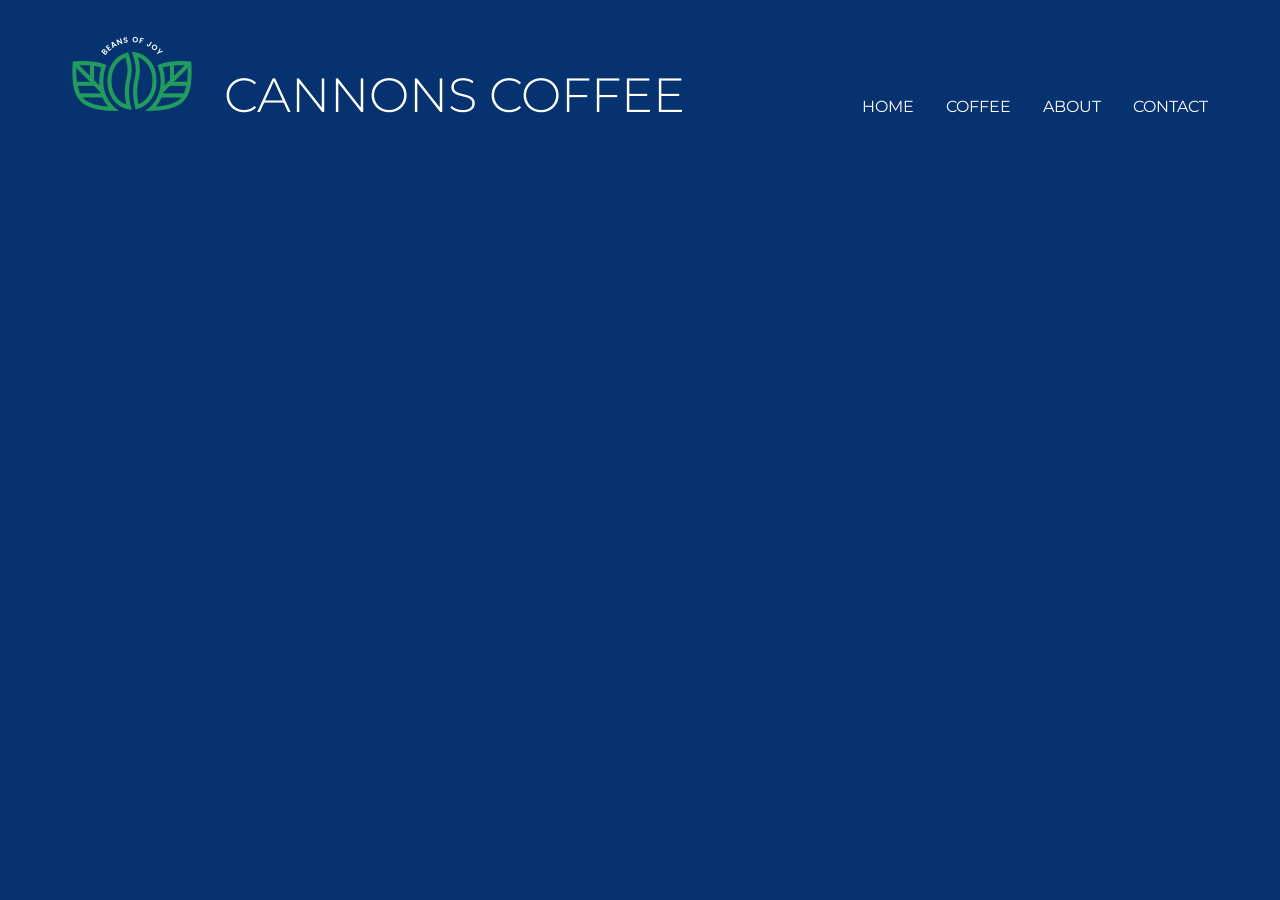
==== index.html @ 057ab154 "cahnges to css" ====
<!DOCTYPE html>
<html lang="en">

<head>
  <link rel="stylesheet" href="css/style.css">
  <meta charset="UTF-8">
  <meta name="viewport" content="width=device-width, initial-scale=1.0">
  <title>Document</title>
</head>

<body>
  <div class="wrapper">
    <header>
      <div class="banner">
        <img src="images/logo-nav.png" alt="Cannons Coffee Logo, Beans of Joy">
        <h1>Cannons Coffee</h1>
      </div>
      <nav>
        <ul>
          <li><a href="index.html">Home</a></li>
          <li><a href="latte.html">Coffee</a></li>
          <li><a href="https://www.coffeemadnesslvnv.com" target="_blank">About</a></li>
          <li><a href="mailto:tina.2026.brown@gmail.com">Contact</a></li>
        </ul>
      </nav>
    </header>
  </div>
  <main>
  </main>
  <footer>
  </footer>
</body>

</html>
---- css/style.css ----
/*BASIC FORMATTING */
@import url("https://fonts.googleapis.com/css2?family=Montserrat:ital,wght@0,100..900;1,100..900&display=swap");

:root {
  --black: #000000;
  --catalina: #06327d;
  --bluetiful: #2b70e4;
  --vegan: #209d5c;
  --sunglow: #ffd034;
  --white: #ffffff;
  --lightblue: #cadbf8;
  --font-family: Montserrat;
  --h1-line-height: 1.1667;
  --h1-font-size: 3rem;
  --h2-font-size: 2.5rem;
  --font-weight: 300;
  --text-transform: uppercase;
  --margin: 0;
  --h3-font-size: 1.75rem;
  --body-font-size: 1.125rem;
  --body-line-height: 1.5;
}
h1 {
  font-size: var(--h1-font-size);
  line-height: var(--h1-line-height);
  font-weight: var(--font-weight);
  text-transform: var(--text-transform);
  margin: var(--margin);
  color: var(--white);
}

h2 {
  font-size: var(--h2-font-size);
  line-height: var(--h1-line-height);
  text-transform: var(--text-transform);
  font-weight: var(--font-weight);
}

h3 {
  font-weight: var(--line-weight);
  line-height: var(--h1-line-height);
  font-size: (--h3-font-size);
}

body {
  font-size: (--body-font-size);
  line-height: (--body-line-height);
  margin: (--margin);
  font-family: var(--font-family);
}
.button {
  color: var(--catalina);
}

html {
  box-sizing: border-box;
}
*,
*:before,
*:after {
  box-sizing: inherit;
}

body {
  color: black;
  background-color: #063270;
  margin: 0;
  padding: 0;
}

.wrapper {
  padding: 2rem;
  max-width: 1200px;
  margin: 0 auto;
}
header {
  display: flex;
  gap: 2rem;
  justify-content: center;
  flex-flow: row wrap;
  
 
}
.banner {
  display: flex;
  gap: 2rem;
  align-items: baseline;
}
nav ul {
    display: flex;
    list-style-type: none;
    gap: 2rem;
    text-decoration: none;
    justify-content: center;
    margin: 0;
    padding: 0;
    text-transform: uppercase;
  }

 nav a {
   color: var(--white);
    text-decoration: none;
 }


@media (min-width: 650px) {
 
}

@media (min-width: 1000px) {
  header {
    justify-content: space-between;
    align-items: baseline;
  }
}
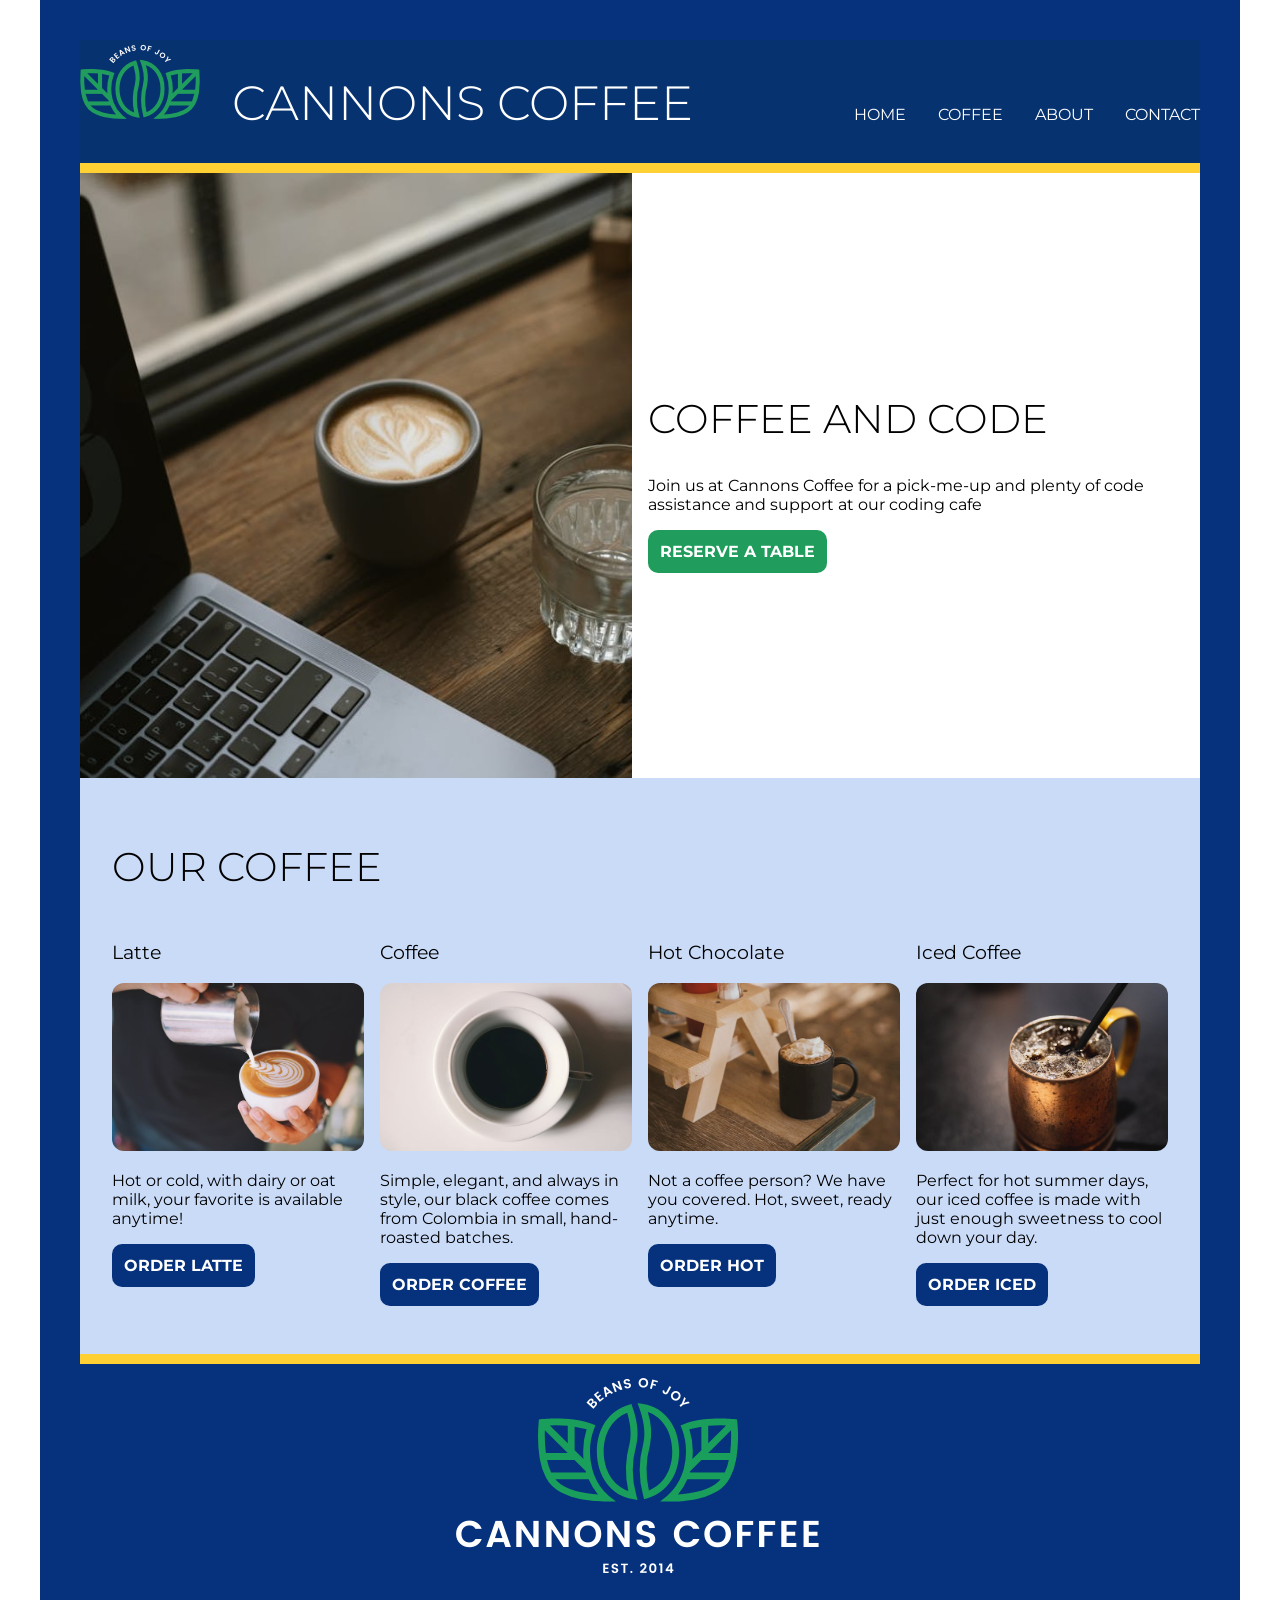
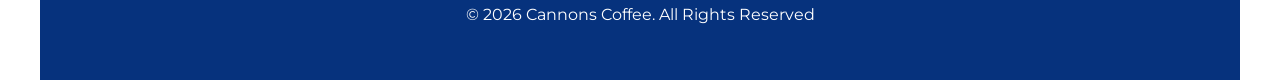
==== commit 3c8c2ab0: "update whole page" ====
--- a/index.html
+++ b/index.html
@@ -24,11 +24,62 @@
         </ul>
       </nav>
     </header>
+    <main>
+      <div class="feature">
+        <img src="images/coffee-computer.jpg" alt="Laptop with a cup of coffee and a glass of water" />
+        <div>
+          <h2>Coffee and Code</h2>
+          <p>Join us at Cannons Coffee for a pick-me-up and plenty of code assistance and support at our coding cafe</p>
+          <a href="https://www.coffeemadnesslvnv.com" target="_blank" class="button">Reserve a table</a>
+        </div>
+      </div>
+      <div class="coffee-cards">
+        <h2>Our Coffee</h2>
+        <div class="cards">
+          <div class="card">
+
+            <h3>Latte</h3>
+            <img src="images/latte.jpg" alt="latte in a cup." />
+            <p>Hot or cold, with dairy or oat milk, your favorite is available anytime!</p>
+            <a href="https://www.coffeemadnesslvnv.com" target="_blank" class="button">
+              Order Latte</a>
+          </div>
+
+          <div class="card">
+            <h3>Coffee</h3>
+            <img src="images/coffee.jpg" alt="coffee in a cup." />
+            <p>Simple, elegant, and always in style, our black coffee comes from Colombia in small, hand-roasted
+              batches.
+            </p>
+            <a href="https://www.coffeemadnesslvnv.com" target="_blank" class="button">Order Coffee</a>
+          </div>
+
+          <div class="card">
+            <h3>Hot Chocolate</h3>
+            <img src="images/hotchoc.jpg" alt="Hot chocolate in a cup with whipped cream" />
+            <p>Not a coffee person? We have you covered. Hot, sweet, ready anytime.</p>
+            <a href="https://www.coffeemadnesslvnv.com" target="_blank" class="button">
+              Order Hot</a>
+          </div>
+
+          <div class="card">
+            <h3>Iced Coffee</h3>
+            <img src="images/iced.jpg" alt="iced coffee in a mug with a straw" />
+            <p>Perfect for hot summer days, our iced coffee is made with just enough sweetness to cool down your day.
+            </p>
+            <a href="https://www.coffeemadnesslvnv.com" target="_blank" class="button">Order Iced</a>
+
+          </div>
+        </div>
+      </div>
+    </main>
+    <footer>
+      <img src="images/logo-footer.png" alt="Cannons Coffee"/> 
+      <!-- <h1>Cannons Coffee</h1> -->
+      <!-- <p>Est. 2014</p> -->
+      <p>&copy; 2026 Cannons Coffee. All Rights Reserved</p>
+    </footer>
   </div>
-  <main>
-  </main>
-  <footer>
-  </footer>
 </body>
 
 </html>
--- a/css/style.css
+++ b/css/style.css
@@ -48,8 +48,8 @@
   margin: (--margin);
   font-family: var(--font-family);
 }
-.button {
-  color: var(--catalina);
+.cards .button {
+  background-color: var(--catalina);
 }
 
 html {
@@ -63,23 +63,28 @@
 
 body {
   color: black;
-  background-color: #063270;
   margin: 0;
   padding: 0;
 }
 
 .wrapper {
-  padding: 2rem;
+  padding: 0;
   max-width: 1200px;
   margin: 0 auto;
+  background-color: #06327d;
+  border: 40px solid #06327d;
+  
 }
 header {
   display: flex;
   gap: 2rem;
   justify-content: center;
   flex-flow: row wrap;
-  
- 
+   background-color: #063270;
+   border-bottom: 10px solid #ffd034;
+   padding-bottom: 2rem
+   
+
 }
 .banner {
   display: flex;
@@ -87,24 +92,72 @@
   align-items: baseline;
 }
 nav ul {
-    display: flex;
-    list-style-type: none;
-    gap: 2rem;
-    text-decoration: none;
-    justify-content: center;
-    margin: 0;
-    padding: 0;
-    text-transform: uppercase;
+  display: flex;
+  list-style-type: none;
+  gap: 2rem;
+  text-decoration: none;
+  justify-content: center;
+  margin: 0;
+  padding: 0;
+  text-transform: uppercase;
+  
+}
+
+nav a {
+  color: var(--white);
+  text-decoration: none;
+}
+
+.feature {
+  display: grid;
+  grid-template-columns: 1fr 1fr;
+  gap: 1rem;
+  align-items: center;
+  background: var(--white);
+  img {
+    border-radius: 0;
   }
+}
 
- nav a {
-   color: var(--white);
-    text-decoration: none;
- }
+img {
+  max-width: 100%;
+  border-radius: 12px;
+  overflow: hidden;
+}
 
+.button {
+  background-color: var(--vegan);
+  display: inline-block;
+  border-radius: 10px;
+  color: var(--white);
+  text-decoration: none;
+  padding: 0.75rem;
+  font-weight: bold;
+  text-transform: uppercase;
+  margin-bottom: 1rem;
+}
+
+.coffee-cards {
+  background-color: var(--lightblue);
+  padding: 2rem;
+  border-bottom: 10px solid #ffd034;
+}
+
+.cards {
+  display: grid;
+  grid-template-columns: 1fr;
+  gap: 1rem;
+}
+footer {
+
+  text-align: center;
+  color: var(--white);
+}
 
 @media (min-width: 650px) {
- 
+  .cards {
+    grid-template-columns: 1fr 1fr;
+  }
 }
 
 @media (min-width: 1000px) {
@@ -112,4 +165,7 @@
     justify-content: space-between;
     align-items: baseline;
   }
+  .cards {
+    grid-template-columns: 1fr 1fr 1fr 1fr;
+  }
 }
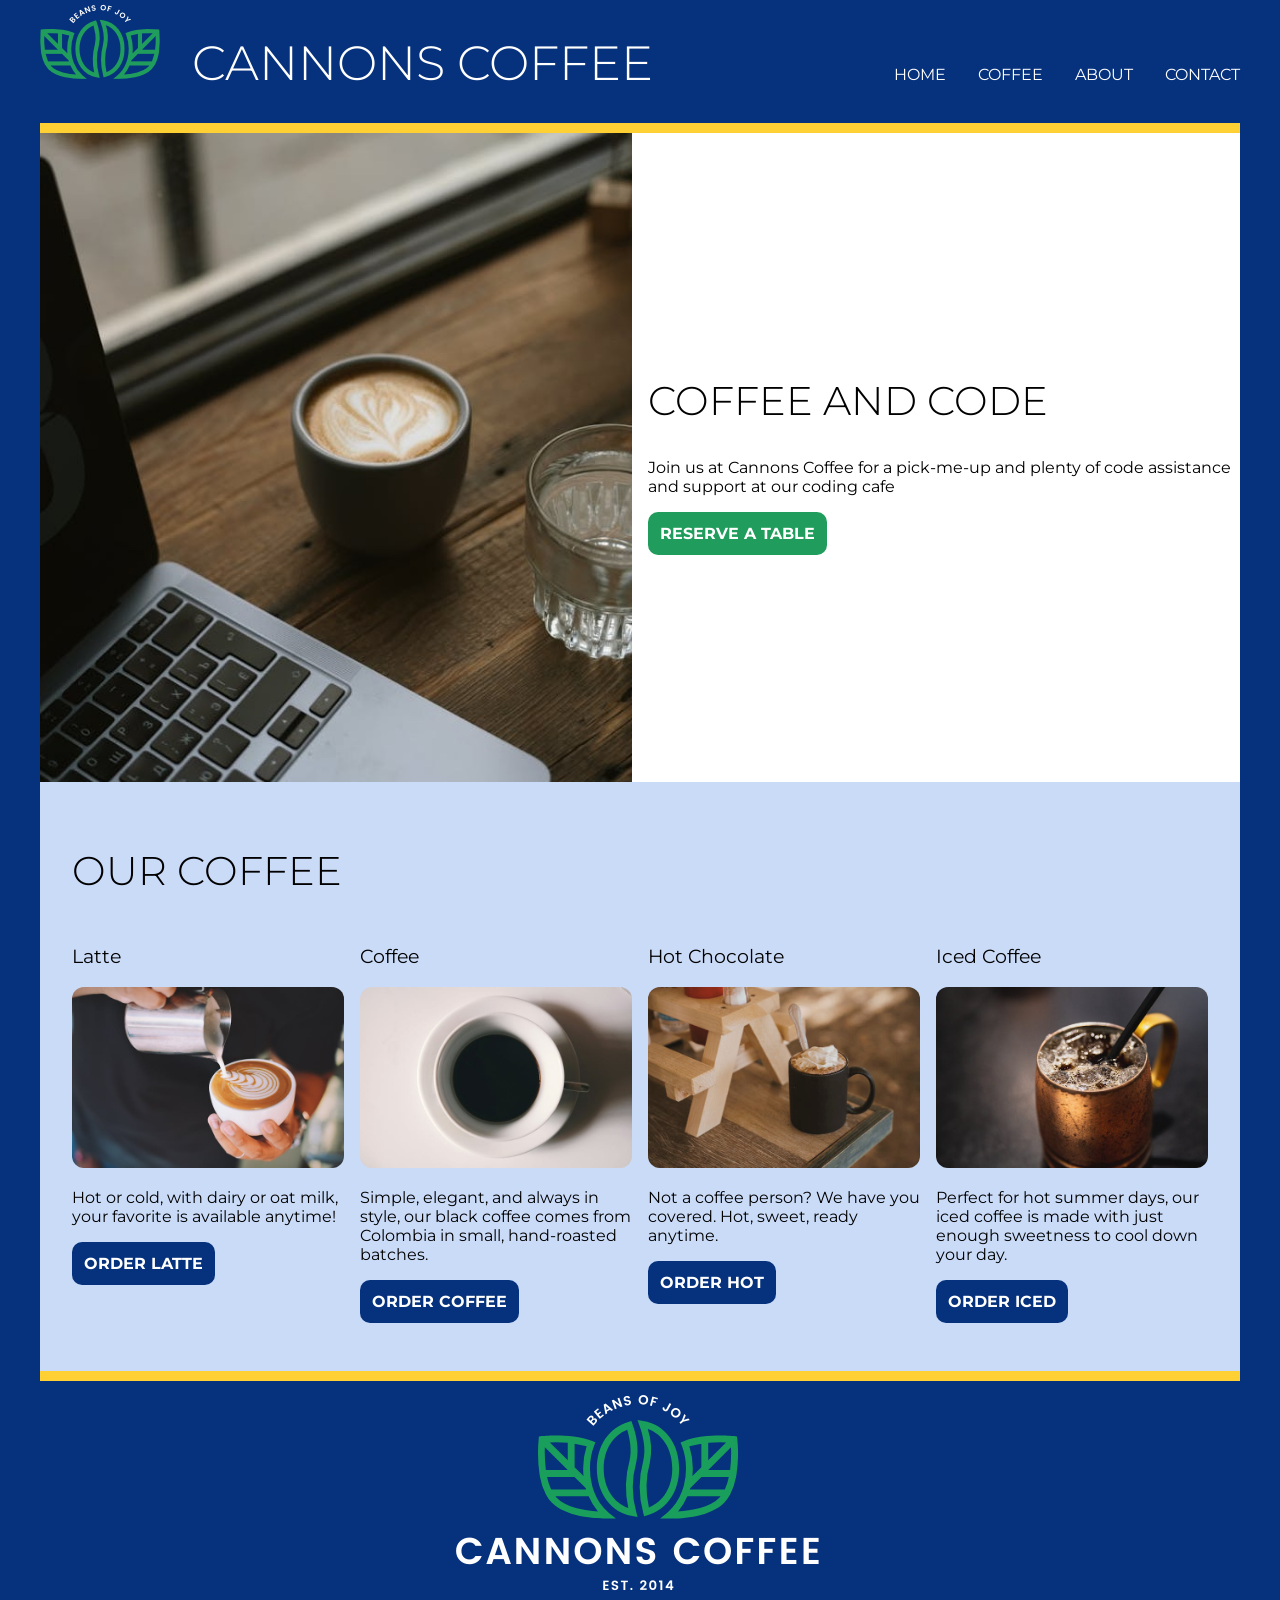
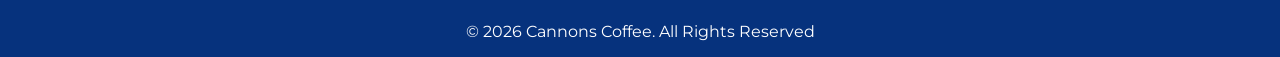
==== commit f1375cd6: "update background body color" ====
--- a/index.html
+++ b/index.html
@@ -24,6 +24,7 @@
         </ul>
       </nav>
     </header>
+
     <main>
       <div class="feature">
         <img src="images/coffee-computer.jpg" alt="Laptop with a cup of coffee and a glass of water" />
--- a/css/style.css
+++ b/css/style.css
@@ -1,5 +1,14 @@
 /*BASIC FORMATTING */
 @import url("https://fonts.googleapis.com/css2?family=Montserrat:ital,wght@0,100..900;1,100..900&display=swap");
+
+html {
+  box-sizing: border-box;
+}
+*,
+*:before,
+*:after {
+  box-sizing: inherit;
+}
 
 :root {
   --black: #000000;
@@ -52,39 +61,25 @@
   background-color: var(--catalina);
 }
 
-html {
-  box-sizing: border-box;
-}
-*,
-*:before,
-*:after {
-  box-sizing: inherit;
-}
-
 body {
-  color: black;
+  color: var(--black);
   margin: 0;
   padding: 0;
+  background-color: var(--catalina);
 }
 
 .wrapper {
   padding: 0;
   max-width: 1200px;
   margin: 0 auto;
-  background-color: #06327d;
-  border: 40px solid #06327d;
-  
 }
 header {
   display: flex;
   gap: 2rem;
   justify-content: center;
   flex-flow: row wrap;
-   background-color: #063270;
-   border-bottom: 10px solid #ffd034;
-   padding-bottom: 2rem
-   
-
+  border-bottom: 10px solid var(--sunglow);
+  padding-bottom: 2rem;
 }
 .banner {
   display: flex;
@@ -100,7 +95,6 @@
   margin: 0;
   padding: 0;
   text-transform: uppercase;
-  
 }
 
 nav a {
@@ -114,6 +108,18 @@
   gap: 1rem;
   align-items: center;
   background: var(--white);
+  img {
+    border-radius: 0;
+  }
+}
+
+.java {
+  display: grid;
+  grid-template-columns: 1fr 1fr;
+  gap: 1rem;
+  align-items: center;
+  background: var(--white);
+  border-bottom: 10px solid var(--sunglow);
   img {
     border-radius: 0;
   }
@@ -140,7 +146,7 @@
 .coffee-cards {
   background-color: var(--lightblue);
   padding: 2rem;
-  border-bottom: 10px solid #ffd034;
+  border-bottom: 10px solid var(--sunglow);
 }
 
 .cards {
@@ -149,7 +155,6 @@
   gap: 1rem;
 }
 footer {
-
   text-align: center;
   color: var(--white);
 }
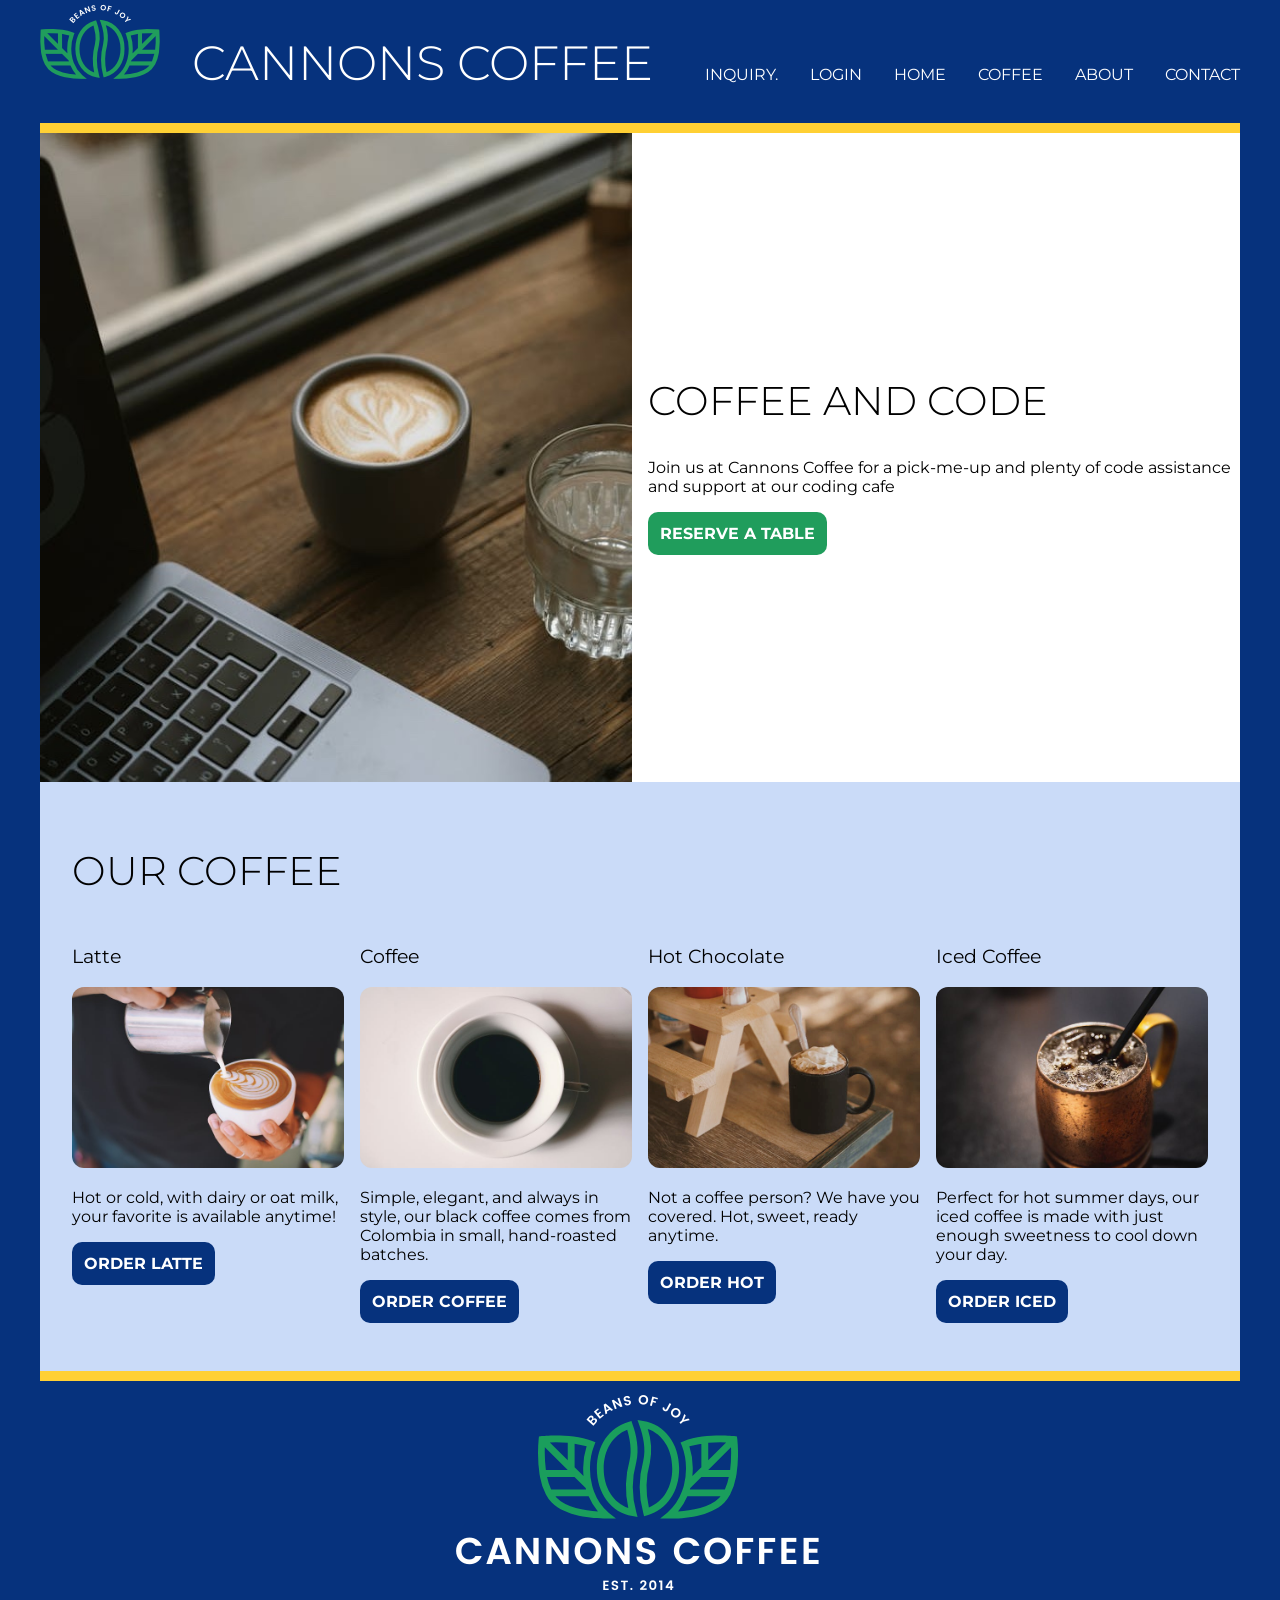
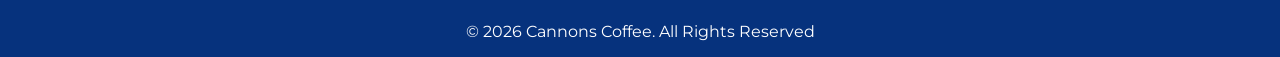
==== commit 7c4167b6: "initial commit" ====
--- a/index.html
+++ b/index.html
@@ -17,7 +17,9 @@
       </div>
       <nav>
         <ul>
-          <li><a href="index.html">Home</a></li>
+         <li><a href="inquiry.html">Inquiry.</a></li>
+         <li><a href="login.html">Login</a></li>
+         <li><a href="index.html">Home</a></li>
           <li><a href="latte.html">Coffee</a></li>
           <li><a href="https://www.coffeemadnesslvnv.com" target="_blank">About</a></li>
           <li><a href="mailto:tina.2026.brown@gmail.com">Contact</a></li>
@@ -43,7 +45,7 @@
             <img src="images/latte.jpg" alt="latte in a cup." />
             <p>Hot or cold, with dairy or oat milk, your favorite is available anytime!</p>
             <a href="https://www.coffeemadnesslvnv.com" target="_blank" class="button">
-              Order Latte</a>
+              Order Latte </a>
           </div>
 
           <div class="card">
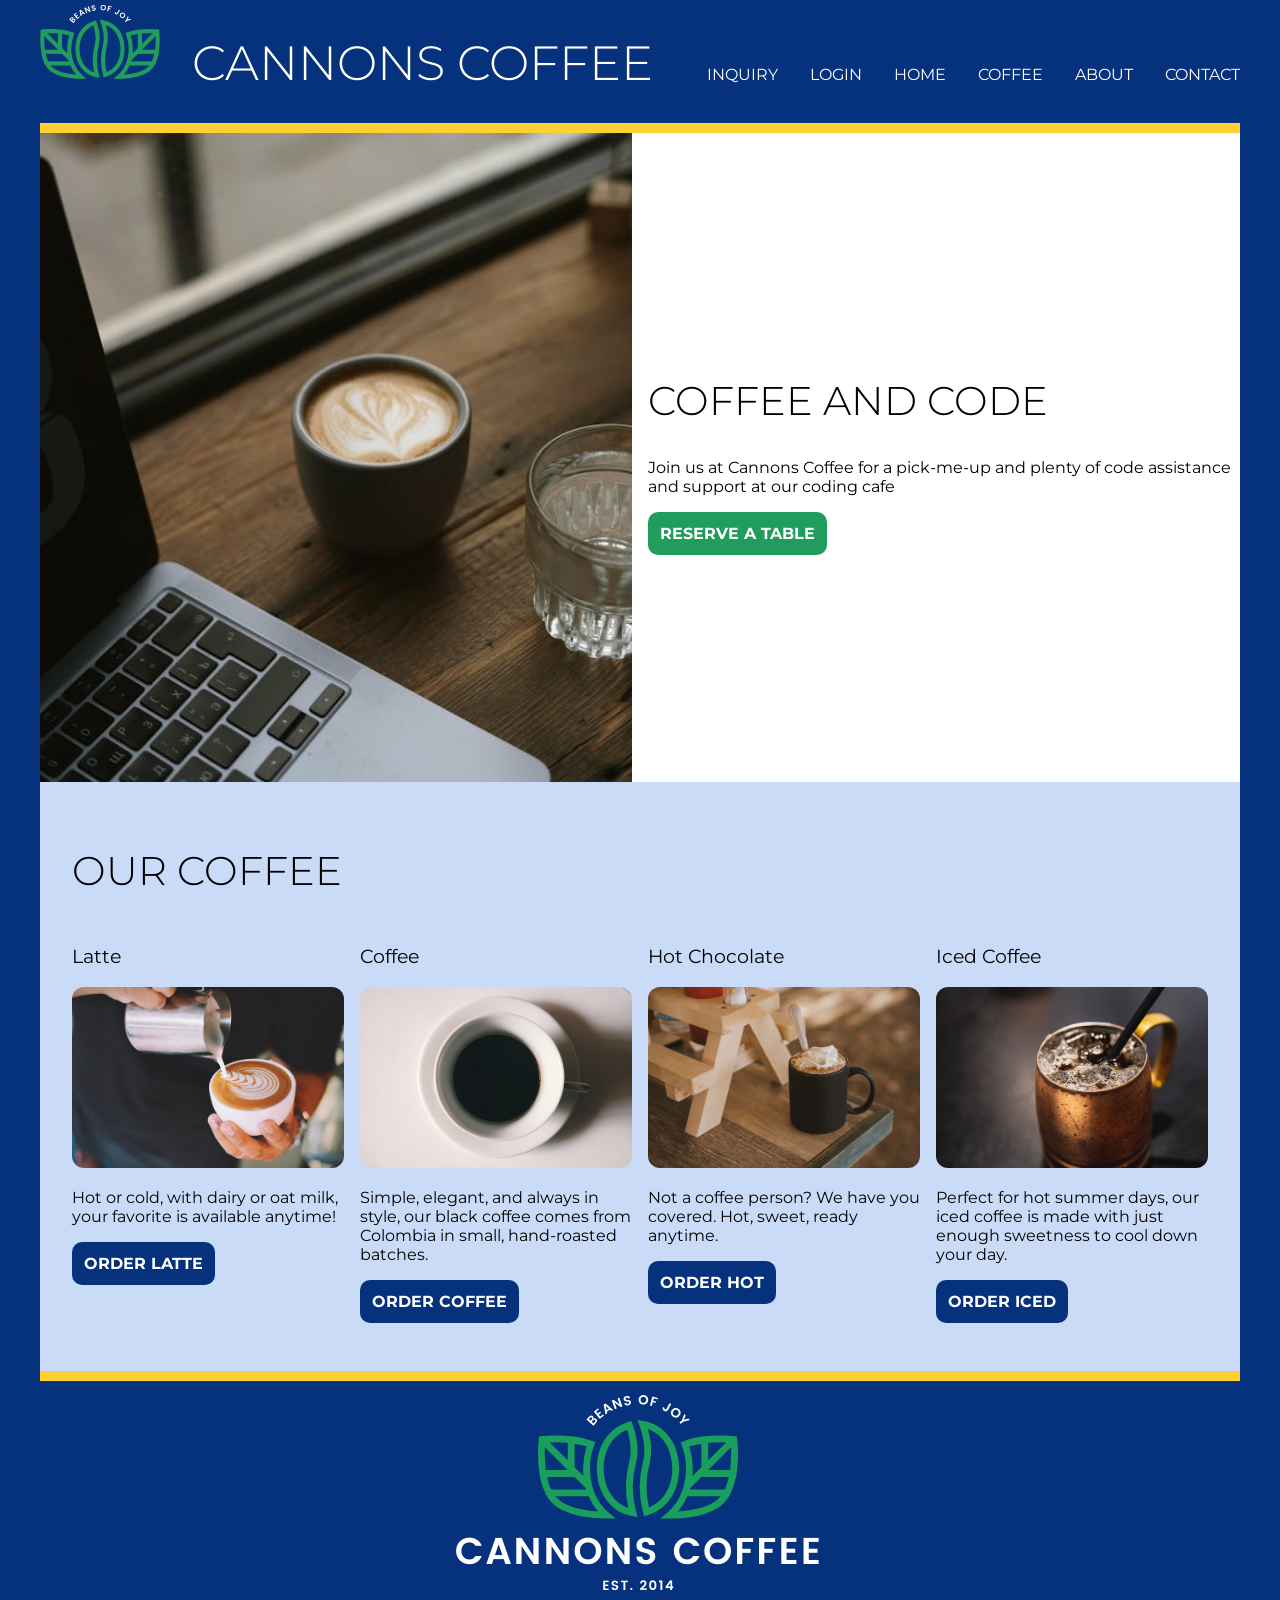
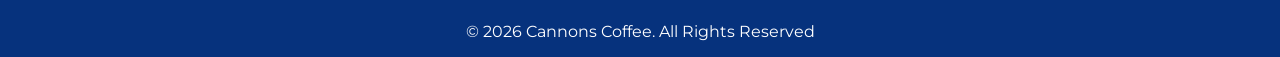
==== commit 43967578: "deleted . from ALL pages" ====
--- a/index.html
+++ b/index.html
@@ -17,7 +17,7 @@
       </div>
       <nav>
         <ul>
-         <li><a href="inquiry.html">Inquiry.</a></li>
+         <li><a href="inquiry.html">Inquiry</a></li>
          <li><a href="login.html">Login</a></li>
          <li><a href="index.html">Home</a></li>
           <li><a href="latte.html">Coffee</a></li>
